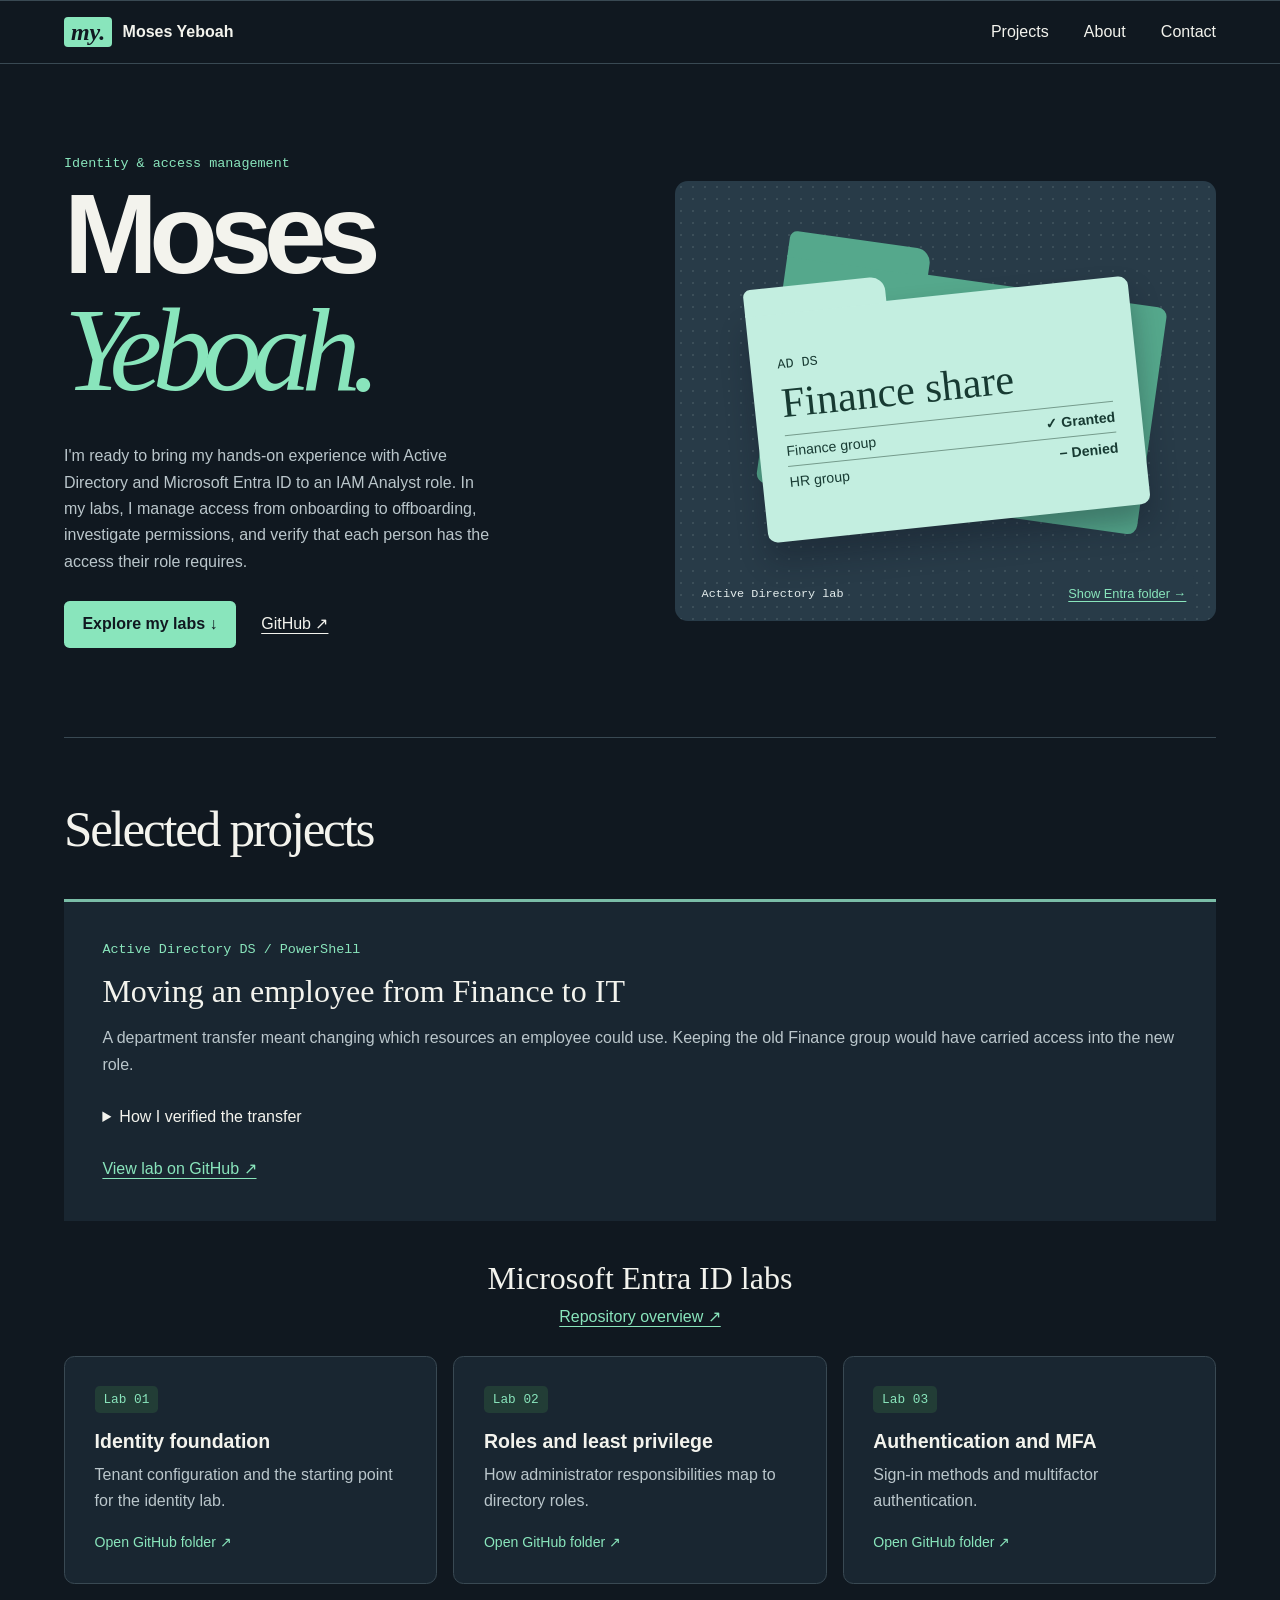
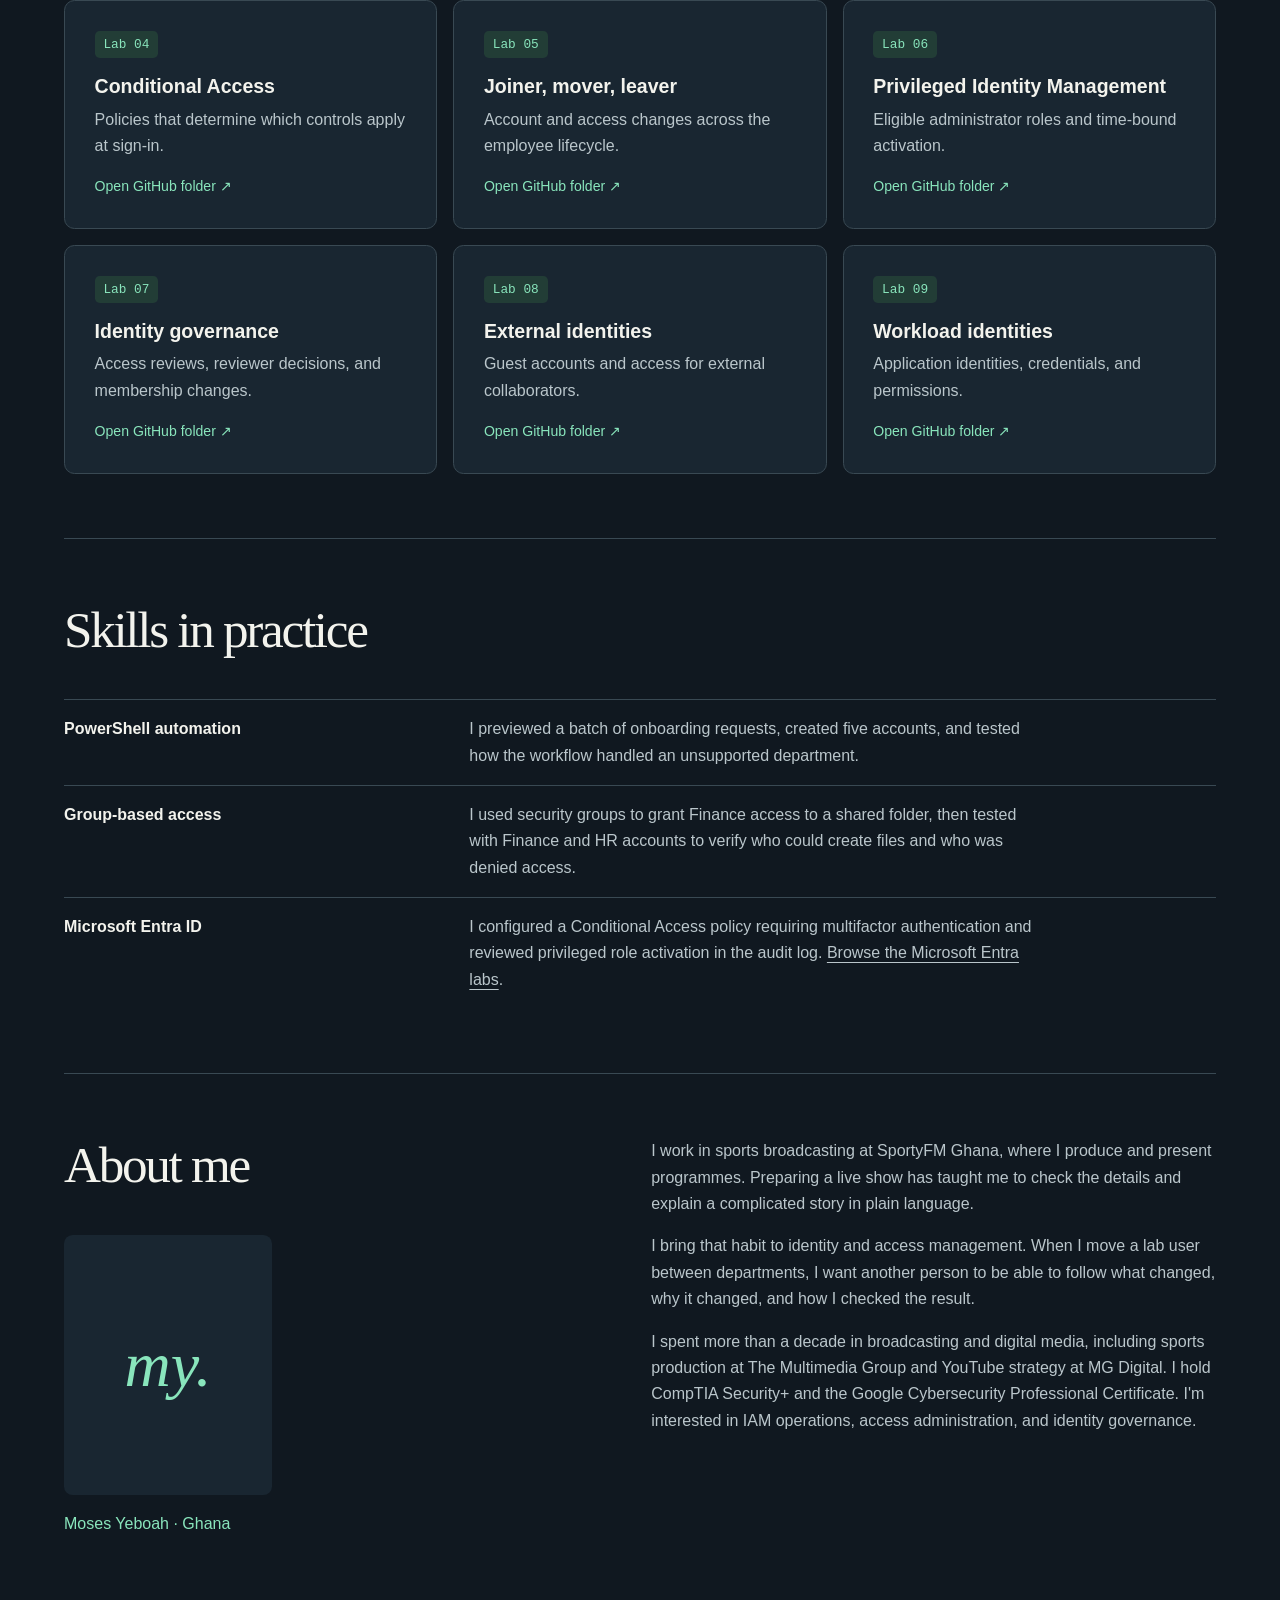
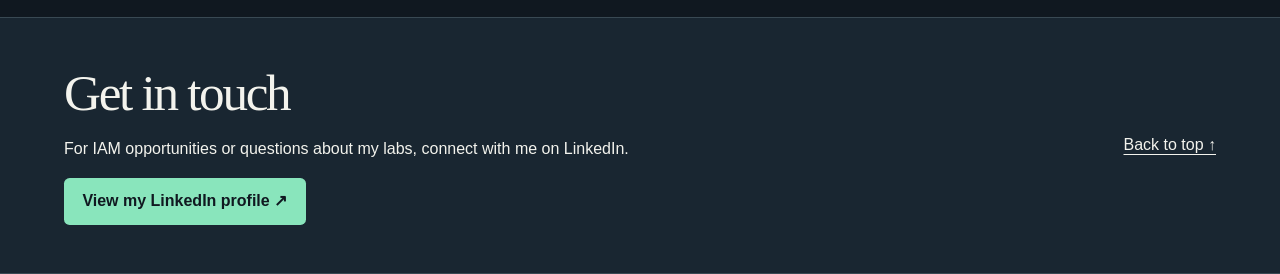
==== index.html @ d5e94b50 "Add IAM analyst portfolio and Entra lab gallery" ====
<!doctype html>
<html lang="en">
<head>
  <meta charset="utf-8">
  <meta name="viewport" content="width=device-width, initial-scale=1">
  <title>Moses Yeboah | Identity &amp; Access Management</title>
  <link rel="stylesheet" href="styles.css">
  <script src="portfolio.js" defer></script>
</head>
<body id="top">
  <header>
    <nav aria-label="Primary">
      <a class="brand" href="#top" aria-label="Moses Yeboah, home">
        <span class="mark" aria-hidden="true">my.</span>
        <span>Moses Yeboah</span>
      </a>
      <div class="nav-links">
        <a href="#work">Projects</a>
        <a href="#about">About</a>
        <a href="#contact">Contact</a>
      </div>
    </nav>
  </header>
  <main>
    <section class="hero" aria-labelledby="hero-title">
      <div>
        <p class="credential">Identity &amp; access management</p>
        <h1 id="hero-title">Moses<br><em>Yeboah.</em></h1>
        <p class="hero-copy">I'm ready to bring my hands-on experience with Active Directory and Microsoft Entra ID to an IAM Analyst role. In my labs, I manage access from onboarding to offboarding, investigate permissions, and verify that each person has the access their role requires.</p>
        <a class="work-link" href="#work">Explore my labs &darr;</a>
        <a class="secondary" href="https://github.com/mymosesyeboah">GitHub &nearr;</a>
      </div>
      <figure class="access-figure">
        <div class="folder folder-back" aria-hidden="true">
          <span class="folder-tab">Microsoft Entra ID</span>
          <p class="folder-name">Privileged access</p>
          <div class="access-row"><span>Role assignment</span><strong>Eligible</strong></div>
          <div class="access-row"><span>Activation</span><strong>Time-bound</strong></div>
        </div>
        <div class="folder folder-front">
          <span class="folder-tab">AD DS</span>
          <p class="folder-name">Finance share</p>
          <div class="access-row"><span>Finance group</span><strong>&#10003; Granted</strong></div>
          <div class="access-row"><span>HR group</span><strong>&minus; Denied</strong></div>
        </div>
        <figcaption aria-live="polite">Active Directory lab</figcaption>
        <button type="button" class="folder-switch" hidden>Show Entra folder &rarr;</button>
      </figure>
    </section>
    <section id="work" aria-labelledby="work-heading">
      <h2 id="work-heading">Selected projects</h2>
      <div class="case-grid">
        <article id="active-directory" class="case-card">
          <p class="platform">Active Directory DS / PowerShell</p>
          <h3>Moving an employee from Finance to IT</h3>
          <p>A department transfer meant changing which resources an employee could use. Keeping the old Finance group would have carried access into the new role.</p>
          <details>
            <summary>How I verified the transfer</summary>
            <p>I removed the Finance group membership, added the IT group, updated the department, and moved the account into the IT organizational unit. I checked both group memberships and the account location after the move.</p>
          </details>
          <a class="repo-link" href="https://github.com/mymosesyeboah/enterprise-active-directory-iam-lab">View lab on GitHub &nearr;</a>
        </article>
        <section id="entra" class="lab-gallery" aria-labelledby="gallery-title">
          <div class="gallery-heading">
            <h3 id="gallery-title">Microsoft Entra ID labs</h3>
            <a href="https://github.com/mymosesyeboah/enterprise-microsoft-entra-iam-lab">Repository overview &nearr;</a>
          </div>
          <ol class="lab-grid">
          <li><a class="lab-card" href="https://github.com/mymosesyeboah/enterprise-microsoft-entra-iam-lab/tree/main/01-identity-foundation">
            <span class="lab-number">Lab 01</span>
            <h4>Identity foundation</h4>
            <p>Tenant configuration and the starting point for the identity lab.</p>
            <span class="lab-action">Open GitHub folder &nearr;</span>
          </a></li>
          <li><a class="lab-card" href="https://github.com/mymosesyeboah/enterprise-microsoft-entra-iam-lab/tree/main/02-rbac-least-privilege">
            <span class="lab-number">Lab 02</span>
            <h4>Roles and least privilege</h4>
            <p>How administrator responsibilities map to directory roles.</p>
            <span class="lab-action">Open GitHub folder &nearr;</span>
          </a></li>
          <li><a class="lab-card" href="https://github.com/mymosesyeboah/enterprise-microsoft-entra-iam-lab/tree/main/03-authentication-mfa">
            <span class="lab-number">Lab 03</span>
            <h4>Authentication and MFA</h4>
            <p>Sign-in methods and multifactor authentication.</p>
            <span class="lab-action">Open GitHub folder &nearr;</span>
          </a></li>
          <li><a class="lab-card" href="https://github.com/mymosesyeboah/enterprise-microsoft-entra-iam-lab/tree/main/04-conditional-access">
            <span class="lab-number">Lab 04</span>
            <h4>Conditional Access</h4>
            <p>Policies that determine which controls apply at sign-in.</p>
            <span class="lab-action">Open GitHub folder &nearr;</span>
          </a></li>
          <li><a class="lab-card" href="https://github.com/mymosesyeboah/enterprise-microsoft-entra-iam-lab/tree/main/05-joiner-mover-leaver">
            <span class="lab-number">Lab 05</span>
            <h4>Joiner, mover, leaver</h4>
            <p>Account and access changes across the employee lifecycle.</p>
            <span class="lab-action">Open GitHub folder &nearr;</span>
          </a></li>
          <li><a class="lab-card" href="https://github.com/mymosesyeboah/enterprise-microsoft-entra-iam-lab/tree/main/06-pim">
            <span class="lab-number">Lab 06</span>
            <h4>Privileged Identity Management</h4>
            <p>Eligible administrator roles and time-bound activation.</p>
            <span class="lab-action">Open GitHub folder &nearr;</span>
          </a></li>
          <li><a class="lab-card" href="https://github.com/mymosesyeboah/enterprise-microsoft-entra-iam-lab/tree/main/07-identity-governance">
            <span class="lab-number">Lab 07</span>
            <h4>Identity governance</h4>
            <p>Access reviews, reviewer decisions, and membership changes.</p>
            <span class="lab-action">Open GitHub folder &nearr;</span>
          </a></li>
          <li><a class="lab-card" href="https://github.com/mymosesyeboah/enterprise-microsoft-entra-iam-lab/tree/main/08-external-identities">
            <span class="lab-number">Lab 08</span>
            <h4>External identities</h4>
            <p>Guest accounts and access for external collaborators.</p>
            <span class="lab-action">Open GitHub folder &nearr;</span>
          </a></li>
          <li><a class="lab-card" href="https://github.com/mymosesyeboah/enterprise-microsoft-entra-iam-lab/tree/main/09-workload-identities">
            <span class="lab-number">Lab 09</span>
            <h4>Workload identities</h4>
            <p>Application identities, credentials, and permissions.</p>
            <span class="lab-action">Open GitHub folder &nearr;</span>
          </a></li>
          </ol>
        </section>
      </div>
    </section>
    <section id="skills" class="skills" aria-labelledby="skills-title">
      <h2 id="skills-title">Skills in practice</h2>
      <dl class="skill-list">
        <div>
          <dt>PowerShell automation</dt>
          <dd>I previewed a batch of onboarding requests, created five accounts, and tested how the workflow handled an unsupported department.</dd>
        </div>
        <div>
          <dt>Group-based access</dt>
          <dd>I used security groups to grant Finance access to a shared folder, then tested with Finance and HR accounts to verify who could create files and who was denied access.</dd>
        </div>
        <div>
          <dt>Microsoft Entra ID</dt>
          <dd>I configured a Conditional Access policy requiring multifactor authentication and reviewed privileged role activation in the audit log. <a href="#entra">Browse the Microsoft Entra labs</a>.</dd>
        </div>
      </dl>
    </section>
    <section id="about" class="about" aria-labelledby="about-title">
      <div>
        <h2 id="about-title">About me</h2>
        <div class="portrait-slot" role="img" aria-label="Moses Yeboah"><span aria-hidden="true">my.</span></div>
        <p class="about-name">Moses Yeboah &middot; Ghana</p>
      </div>
      <div class="about-story">
        <p>I work in sports broadcasting at SportyFM Ghana, where I produce and present programmes. Preparing a live show has taught me to check the details and explain a complicated story in plain language.</p>
        <p>I bring that habit to identity and access management. When I move a lab user between departments, I want another person to be able to follow what changed, why it changed, and how I checked the result.</p>
        <p>I spent more than a decade in broadcasting and digital media, including sports production at The Multimedia Group and YouTube strategy at MG Digital. I hold CompTIA Security+ and the Google Cybersecurity Professional Certificate. I'm interested in IAM operations, access administration, and identity governance.</p>
      </div>
    </section>
  </main>
  <footer id="contact" class="site-footer" aria-labelledby="contact-title">
    <div class="footer-inner">
      <div>
        <h2 id="contact-title">Get in touch</h2>
        <p>For IAM opportunities or questions about my labs, connect with me on LinkedIn.</p>
        <a class="contact-link" href="https://www.linkedin.com/in/moses-yeboah/">View my LinkedIn profile <span aria-hidden="true">&nearr;</span></a>
      </div>
      <a class="back-top" href="#top">Back to top <span aria-hidden="true">&uarr;</span></a>
    </div>
  </footer>
</body>
</html>
---- styles.css ----
:root {
  color-scheme: dark;
  --base: #101820;
  --panel: #192631;
  --text: #f3f3ed;
  --muted: #bac6cb;
  --line: #394953;
  --green: #89e5bc;
}
* { box-sizing: border-box; }
html { scroll-behavior: smooth; }
body { margin: 0; background: var(--base); color: var(--text); font: 1rem/1.65 "Segoe UI", sans-serif; }
header, footer { border-block: 1px solid var(--line); }
nav, main, .footer-inner { width: min(90%, 74rem); margin-inline: auto; }
nav, .brand, .nav-links, .footer-inner { display: flex; align-items: center; }
nav, .footer-inner { justify-content: space-between; gap: 1rem; }
nav { padding-block: 1rem; }
.brand { gap: .65rem; font-weight: 650; }
.mark { background: var(--green); color: var(--base); padding: .1rem .43rem; border-radius: .25rem; font: italic bold 1.5rem Georgia, serif; }
.nav-links { gap: clamp(.65rem, 3vw, 2.2rem); }
a { color: inherit; text-underline-offset: .24em; transition: color .18s, background-color .18s; }
nav a { text-decoration: none; }
a:hover, summary:hover { color: var(--green); }
:focus-visible { outline: 2px solid var(--green); outline-offset: 4px; }
.hero { display: grid; grid-template-columns: 1fr 1fr; gap: 6%; align-items: center; padding-block: clamp(3rem, 7vw, 6rem); }
.credential, .platform, .folder-tab, .access-figure figcaption { font: .84rem/1.5 ui-monospace, Consolas, monospace; }
.credential, .platform { color: var(--green); }
h1, h2, h3, p { margin-top: 0; }
h1 { font: 600 clamp(4.4rem, 8.8vw, 8rem)/.85 "Segoe UI", sans-serif; letter-spacing: -.075em; margin-bottom: 1.5rem; }
h1 em { font: italic 1.05em Georgia, serif; letter-spacing: -.08em; color: var(--green); }
.hero-copy { max-width: 48ch; color: var(--muted); margin-bottom: 1.6rem; }
.work-link, .contact-link { display: inline-block; padding: .65rem 1.15rem; border-radius: .35rem; background: var(--green); color: var(--base); font-weight: 650; text-decoration: none; }
.work-link:hover, .contact-link:hover { background: #b3f6d8; color: var(--base); }
.secondary { margin-left: 1.3rem; }
.access-figure { position: relative; isolation: isolate; margin: 0; aspect-ratio: 1.23; overflow: hidden; border-radius: .8rem; background-color: #283b48; background-image: radial-gradient(#697c824d 1px, transparent 1px); background-size: 12px 12px; }
.folder { position: absolute; left: 15%; width: 71%; height: 52%; top: 26%; border-radius: 0 .6rem .6rem .6rem; }
.folder::before { content: ""; position: absolute; width: 37%; height: 12%; bottom: 99%; left: 0; background: inherit; border-radius: .45rem .9rem 0 0; }
.folder-back { background: #55a88c; transform: rotate(8deg) translate(3%, -7%); }
.folder-front { transform: rotate(-6deg); background: #c3eee0; color: #173a32; box-shadow: 0 1.1rem 1.8rem #0c141e52; padding: 4% 5%; display: flex; flex-direction: column; justify-content: center; }
.folder-name { font: clamp(1.5rem,3.3vw,3rem)/1 Georgia,serif; margin: .4rem 0 .7rem; }
.access-row { display: flex; justify-content: space-between; gap: .3rem; padding-block: .22rem; border-top: 1px solid #759b8c; font-size: clamp(.68rem,1.1vw,.94rem); }
.access-figure figcaption { position: absolute; bottom: 4%; inset-inline: 5%; font-size: .74rem; color: #e3ecec; }
main > section + section { border-top: 1px solid var(--line); padding-block: clamp(2.5rem,5vw,4.5rem); }
h2 { font: 500 clamp(2.2rem,4vw,3.8rem)/1.05 Georgia,serif; letter-spacing: -.045em; }
.case-grid, .about { display: grid; grid-template-columns: repeat(2,minmax(0,1fr)); gap: 1.4rem; }
.case-card { background: var(--panel); border-top: 3px solid #7abda7; padding: clamp(1.3rem,3vw,2.4rem); }
.case-card + .case-card { border-color: #8eadd3; }
h3 { font: 500 clamp(1.6rem,2.5vw,2.3rem)/1.12 Georgia,serif; margin-bottom: 1rem; }
.case-card p:not(.platform), dd, .about-story { color: var(--muted); }
summary { cursor: pointer; padding-block: .6rem; }
.repo-link { display: inline-block; margin-top: 1rem; color: var(--green); }
.skill-list { margin-bottom: 0; }
.skill-list > div { display: grid; grid-template-columns: 1fr 2fr; gap: 2rem; border-top: 1px solid var(--line); padding-block: 1rem; }
dt { font-weight: 650; }
dd { margin: 0; max-width: 65ch; }
.about-name { color: var(--green); }
.footer-inner { padding-block: 3rem; flex-wrap: wrap; }
.site-footer { background: var(--panel); }
.site-footer h2 { margin-bottom: 1rem; }
@media (max-width: 44rem) {
  .hero, .case-grid, .about, .skill-list > div { grid-template-columns: 1fr; }
  .hero { gap: 2rem; }
  .access-figure { width: min(100%,30rem); }
  .skill-list > div { gap: .25rem; }
  nav { flex-wrap: wrap; }
}
@media (prefers-reduced-motion: reduce) {
  html { scroll-behavior: auto; }
  a { transition: none; }
}

.folder-back {
  color: #102d24;
  padding: 4% 5%;
  display: flex;
  flex-direction: column;
  justify-content: center;
}
.folder { transition: transform .4s ease; }
.folder-front, .show-entra .folder-back { z-index: 1; }
.show-entra .folder-front { z-index: 0; transform: rotate(8deg) translate(3%, -7%); }
.show-entra .folder-back { transform: rotate(-6deg); }
.folder-switch {
  position: absolute; z-index: 2; bottom: 2%; right: 4%;
  padding: .5rem; border: 0; border-radius: .25rem;
  font: inherit; font-size: .8rem; text-decoration: underline;
  text-underline-offset: .22em; color: var(--green); background: #283b48; cursor: pointer;
}
.access-figure figcaption { right: auto; }
.portrait-slot {
  display: grid; place-items: center; width: min(13rem, 100%); aspect-ratio: 4 / 5;
  border-radius: .55rem; overflow: hidden; background: var(--panel);
  color: var(--green); font: italic 4rem Georgia, serif; margin-bottom: 1rem;
}
.portrait-slot img { width: 100%; height: 100%; object-fit: cover; object-position: center 35%; }
@media (prefers-reduced-motion: reduce) { .folder { transition: none; } }

/* Each entry links to one numbered repository folder. */
.case-grid { grid-template-columns: 1fr; gap: 2.5rem; }
.gallery-heading { text-align: center; margin-bottom: 1.6rem; }
.gallery-heading h3 { margin-bottom: .45rem; }
.gallery-heading a, .lab-action { color: var(--green); }
.lab-grid {
  list-style: none; padding: 0; margin: 0;
  display: grid; grid-template-columns: repeat(3, minmax(0, 1fr)); gap: 1rem;
}
.lab-card {
  display: flex; flex-direction: column; align-items: start;
  height: 100%; padding: clamp(1.15rem, 2.4vw, 1.85rem);
  background: var(--panel); border: 1px solid var(--line); border-radius: .65rem;
  text-decoration: none; transition: transform .18s ease, border-color .18s ease;
}
.lab-card:hover, .lab-card:focus-visible { color: var(--text); border-color: var(--green); transform: translateY(-2px); }
.lab-number { font: .8rem/1.5 Consolas, monospace; color: var(--green); background: #223d36; padding: .25rem .55rem; border-radius: .3rem; }
.lab-card h4 { margin: 1rem 0 .5rem; font-size: 1.22rem; line-height: 1.25; }
.lab-card p { color: var(--muted); }
.lab-action { margin-top: auto; font-size: .88rem; }
@media (max-width: 60rem) { .lab-grid { grid-template-columns: repeat(2,minmax(0,1fr)); } }
@media (max-width: 38rem) { .lab-grid { grid-template-columns: 1fr; } }
@media (prefers-reduced-motion: reduce) { .lab-card { transition: none; } .lab-card:hover, .lab-card:focus-visible { transform: none; } }
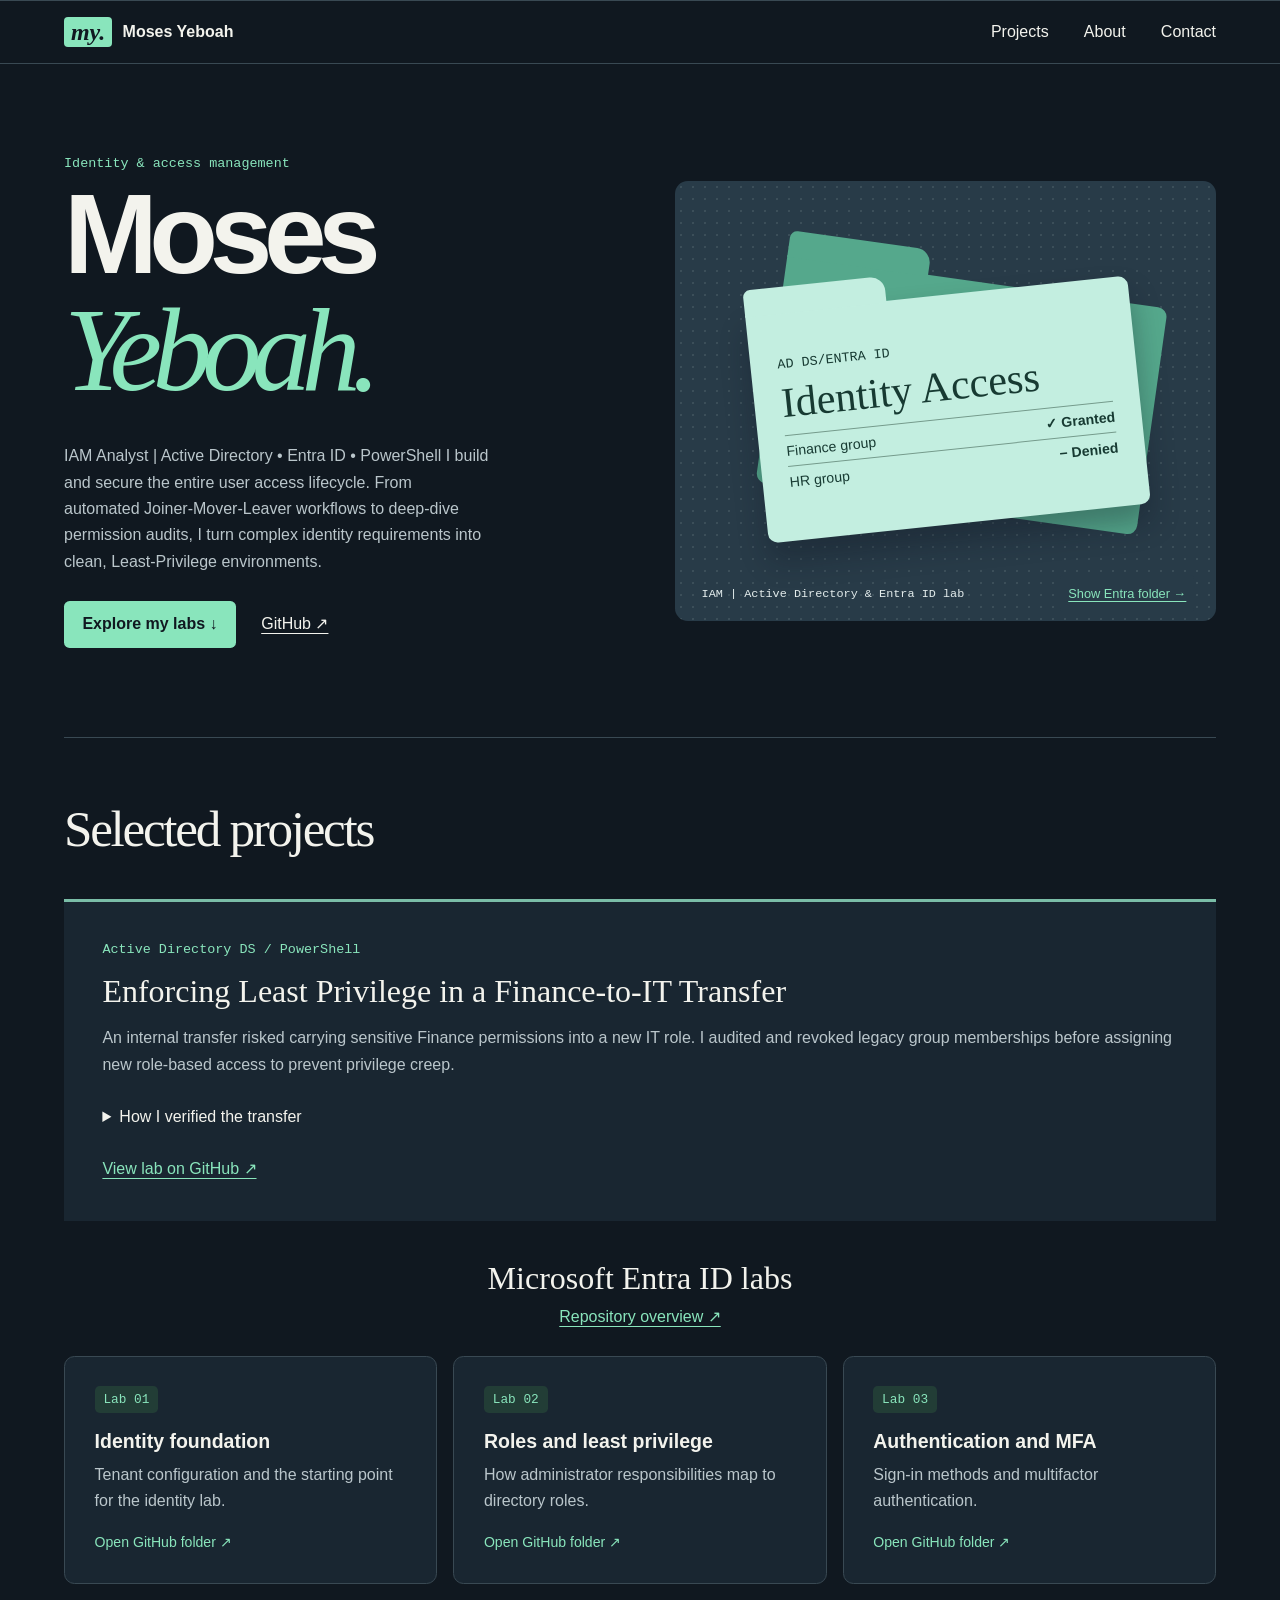
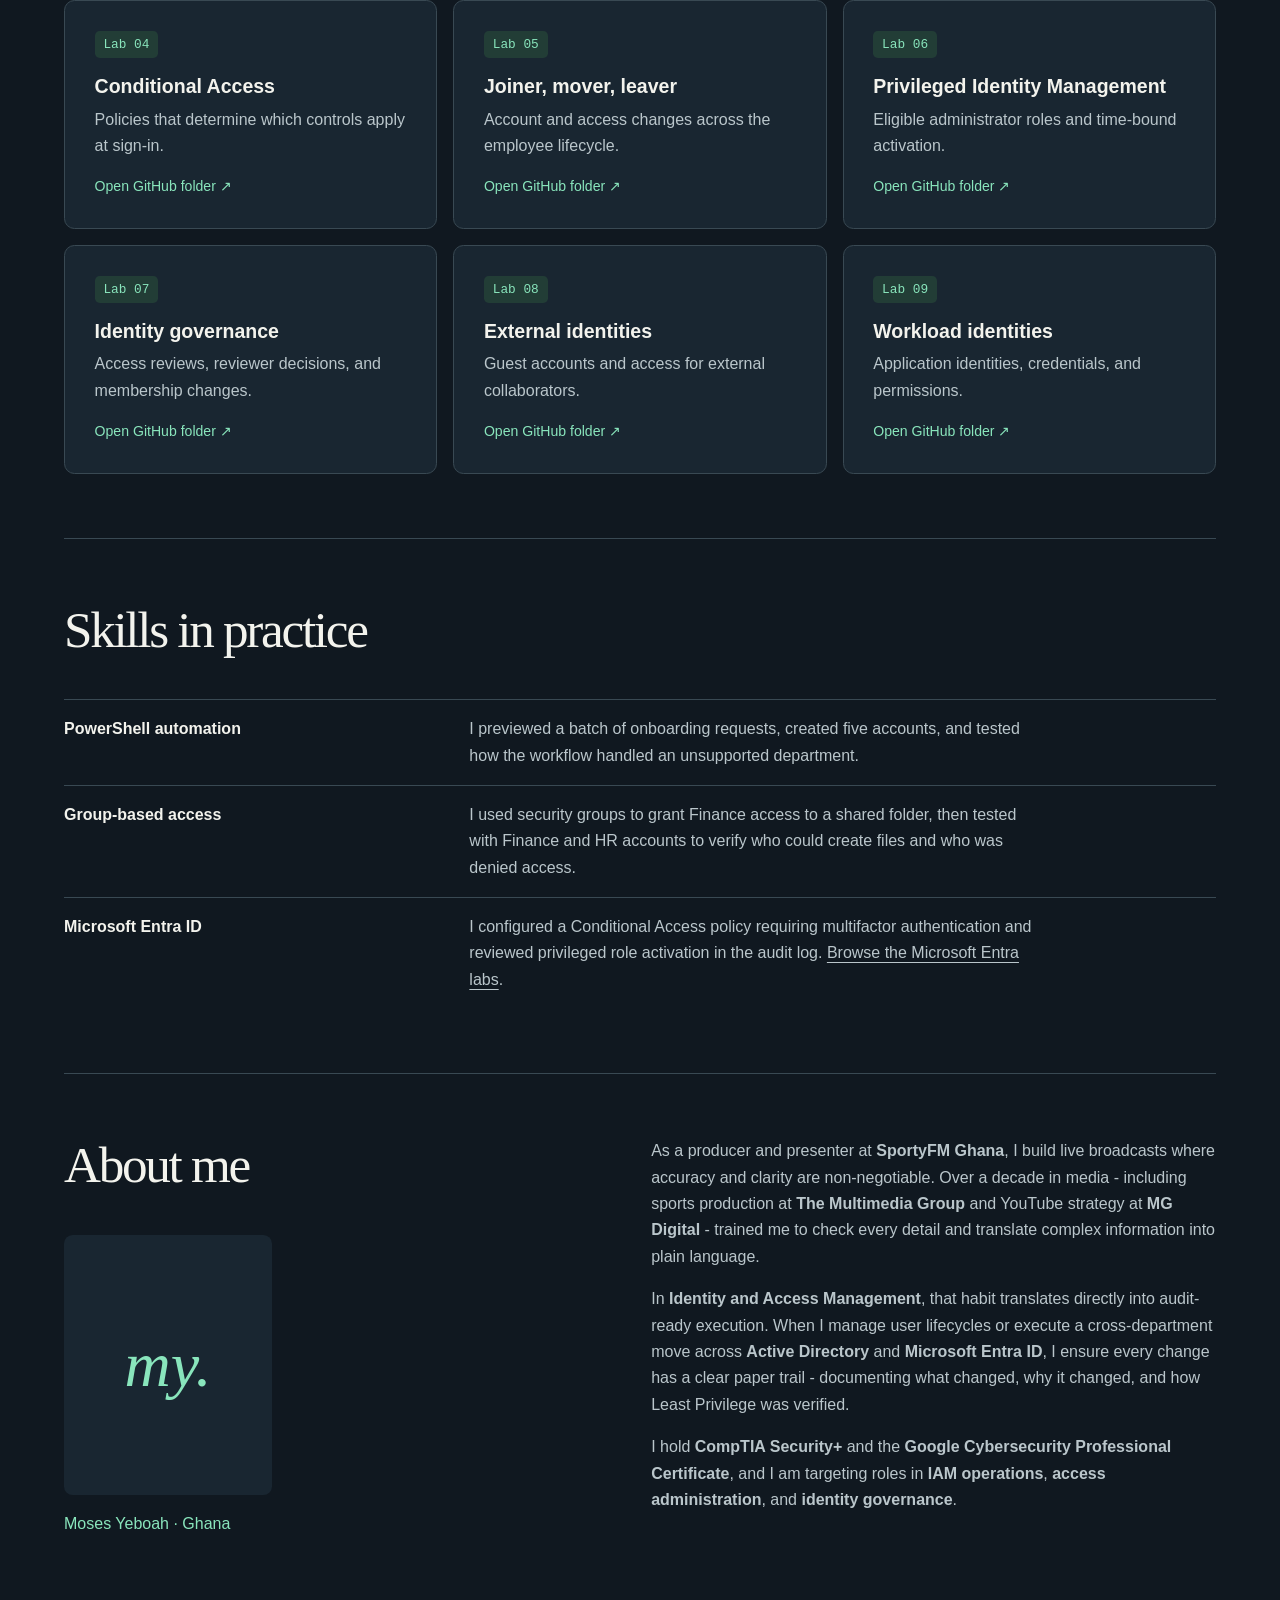
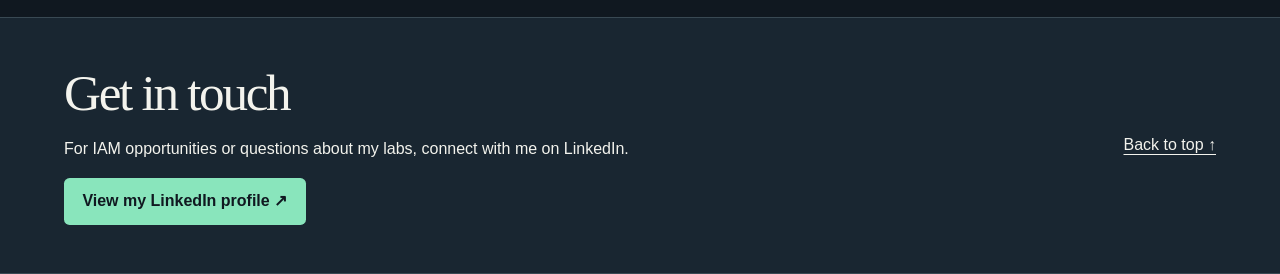
==== commit 0717b46a: "Update portfolio introduction" ====
--- a/index.html
+++ b/index.html
@@ -1,170 +1,307 @@
 <!doctype html>
 <html lang="en">
-<head>
-  <meta charset="utf-8">
-  <meta name="viewport" content="width=device-width, initial-scale=1">
-  <title>Moses Yeboah | Identity &amp; Access Management</title>
-  <link rel="stylesheet" href="styles.css">
-  <script src="portfolio.js" defer></script>
-</head>
-<body id="top">
-  <header>
-    <nav aria-label="Primary">
-      <a class="brand" href="#top" aria-label="Moses Yeboah, home">
-        <span class="mark" aria-hidden="true">my.</span>
-        <span>Moses Yeboah</span>
-      </a>
-      <div class="nav-links">
-        <a href="#work">Projects</a>
-        <a href="#about">About</a>
-        <a href="#contact">Contact</a>
+  <head>
+    <meta charset="utf-8" />
+    <meta name="viewport" content="width=device-width, initial-scale=1" />
+    <title>Moses Yeboah | Identity &amp; Access Management</title>
+    <link rel="stylesheet" href="styles.css" />
+    <script src="portfolio.js" defer></script>
+  </head>
+  <body id="top">
+    <header>
+      <nav aria-label="Primary">
+        <a class="brand" href="#top" aria-label="Moses Yeboah, home">
+          <span class="mark" aria-hidden="true">my.</span>
+          <span>Moses Yeboah</span>
+        </a>
+        <div class="nav-links">
+          <a href="#work">Projects</a>
+          <a href="#about">About</a>
+          <a href="#contact">Contact</a>
+        </div>
+      </nav>
+    </header>
+    <main>
+      <section class="hero" aria-labelledby="hero-title">
+        <div>
+          <p class="credential">Identity &amp; access management</p>
+          <h1 id="hero-title">Moses<br /><em>Yeboah.</em></h1>
+          <p class="hero-copy">
+            IAM Analyst | Active Directory • Entra ID • PowerShell I build and
+            secure the entire user access lifecycle. From automated
+            Joiner-Mover-Leaver workflows to deep-dive permission audits, I turn
+            complex identity requirements into clean, Least-Privilege
+            environments.
+          </p>
+          <a class="work-link" href="#work">Explore my labs &darr;</a>
+          <a class="secondary" href="https://github.com/mymosesyeboah"
+            >GitHub &nearr;</a
+          >
+        </div>
+        <figure class="access-figure">
+          <div class="folder folder-back" aria-hidden="true">
+            <span class="folder-tab">Microsoft Entra ID</span>
+            <p class="folder-name">Privileged access</p>
+            <div class="access-row">
+              <span>Role assignment</span><strong>Eligible</strong>
+            </div>
+            <div class="access-row">
+              <span>Activation</span><strong>Time-bound</strong>
+            </div>
+          </div>
+          <div class="folder folder-front">
+            <span class="folder-tab">AD DS/ENTRA ID</span>
+            <p class="folder-name">Identity Access</p>
+            <div class="access-row">
+              <span>Finance group</span><strong>&#10003; Granted</strong>
+            </div>
+            <div class="access-row">
+              <span>HR group</span><strong>&minus; Denied</strong>
+            </div>
+          </div>
+          <figcaption aria-live="polite">
+            IAM | Active Directory & Entra ID lab
+          </figcaption>
+          <button type="button" class="folder-switch" hidden>
+            Show Entra folder &rarr;
+          </button>
+        </figure>
+      </section>
+      <section id="work" aria-labelledby="work-heading">
+        <h2 id="work-heading">Selected projects</h2>
+        <div class="case-grid">
+          <article id="active-directory" class="case-card">
+            <p class="platform">Active Directory DS / PowerShell</p>
+            <h3>Enforcing Least Privilege in a Finance-to-IT Transfer</h3>
+            <p>
+              An internal transfer risked carrying sensitive Finance permissions
+              into a new IT role. I audited and revoked legacy group memberships
+              before assigning new role-based access to prevent privilege creep.
+            </p>
+            <details>
+              <summary>How I verified the transfer</summary>
+              <p>
+                I removed the Finance group membership, added the IT group,
+                updated the department, and moved the account into the IT
+                organizational unit. I checked both group memberships and the
+                account location after the move.
+              </p>
+            </details>
+            <a
+              class="repo-link"
+              href="https://github.com/mymosesyeboah/enterprise-active-directory-iam-lab"
+              >View lab on GitHub &nearr;</a
+            >
+          </article>
+          <section
+            id="entra"
+            class="lab-gallery"
+            aria-labelledby="gallery-title"
+          >
+            <div class="gallery-heading">
+              <h3 id="gallery-title">Microsoft Entra ID labs</h3>
+              <a
+                href="https://github.com/mymosesyeboah/enterprise-microsoft-entra-iam-lab"
+                >Repository overview &nearr;</a
+              >
+            </div>
+            <ol class="lab-grid">
+              <li>
+                <a
+                  class="lab-card"
+                  href="https://github.com/mymosesyeboah/enterprise-microsoft-entra-iam-lab/tree/main/01-identity-foundation"
+                >
+                  <span class="lab-number">Lab 01</span>
+                  <h4>Identity foundation</h4>
+                  <p>
+                    Tenant configuration and the starting point for the identity
+                    lab.
+                  </p>
+                  <span class="lab-action">Open GitHub folder &nearr;</span>
+                </a>
+              </li>
+              <li>
+                <a
+                  class="lab-card"
+                  href="https://github.com/mymosesyeboah/enterprise-microsoft-entra-iam-lab/tree/main/02-rbac-least-privilege"
+                >
+                  <span class="lab-number">Lab 02</span>
+                  <h4>Roles and least privilege</h4>
+                  <p>
+                    How administrator responsibilities map to directory roles.
+                  </p>
+                  <span class="lab-action">Open GitHub folder &nearr;</span>
+                </a>
+              </li>
+              <li>
+                <a
+                  class="lab-card"
+                  href="https://github.com/mymosesyeboah/enterprise-microsoft-entra-iam-lab/tree/main/03-authentication-mfa"
+                >
+                  <span class="lab-number">Lab 03</span>
+                  <h4>Authentication and MFA</h4>
+                  <p>Sign-in methods and multifactor authentication.</p>
+                  <span class="lab-action">Open GitHub folder &nearr;</span>
+                </a>
+              </li>
+              <li>
+                <a
+                  class="lab-card"
+                  href="https://github.com/mymosesyeboah/enterprise-microsoft-entra-iam-lab/tree/main/04-conditional-access"
+                >
+                  <span class="lab-number">Lab 04</span>
+                  <h4>Conditional Access</h4>
+                  <p>
+                    Policies that determine which controls apply at sign-in.
+                  </p>
+                  <span class="lab-action">Open GitHub folder &nearr;</span>
+                </a>
+              </li>
+              <li>
+                <a
+                  class="lab-card"
+                  href="https://github.com/mymosesyeboah/enterprise-microsoft-entra-iam-lab/tree/main/05-joiner-mover-leaver"
+                >
+                  <span class="lab-number">Lab 05</span>
+                  <h4>Joiner, mover, leaver</h4>
+                  <p>
+                    Account and access changes across the employee lifecycle.
+                  </p>
+                  <span class="lab-action">Open GitHub folder &nearr;</span>
+                </a>
+              </li>
+              <li>
+                <a
+                  class="lab-card"
+                  href="https://github.com/mymosesyeboah/enterprise-microsoft-entra-iam-lab/tree/main/06-pim"
+                >
+                  <span class="lab-number">Lab 06</span>
+                  <h4>Privileged Identity Management</h4>
+                  <p>Eligible administrator roles and time-bound activation.</p>
+                  <span class="lab-action">Open GitHub folder &nearr;</span>
+                </a>
+              </li>
+              <li>
+                <a
+                  class="lab-card"
+                  href="https://github.com/mymosesyeboah/enterprise-microsoft-entra-iam-lab/tree/main/07-identity-governance"
+                >
+                  <span class="lab-number">Lab 07</span>
+                  <h4>Identity governance</h4>
+                  <p>
+                    Access reviews, reviewer decisions, and membership changes.
+                  </p>
+                  <span class="lab-action">Open GitHub folder &nearr;</span>
+                </a>
+              </li>
+              <li>
+                <a
+                  class="lab-card"
+                  href="https://github.com/mymosesyeboah/enterprise-microsoft-entra-iam-lab/tree/main/08-external-identities"
+                >
+                  <span class="lab-number">Lab 08</span>
+                  <h4>External identities</h4>
+                  <p>Guest accounts and access for external collaborators.</p>
+                  <span class="lab-action">Open GitHub folder &nearr;</span>
+                </a>
+              </li>
+              <li>
+                <a
+                  class="lab-card"
+                  href="https://github.com/mymosesyeboah/enterprise-microsoft-entra-iam-lab/tree/main/09-workload-identities"
+                >
+                  <span class="lab-number">Lab 09</span>
+                  <h4>Workload identities</h4>
+                  <p>Application identities, credentials, and permissions.</p>
+                  <span class="lab-action">Open GitHub folder &nearr;</span>
+                </a>
+              </li>
+            </ol>
+          </section>
+        </div>
+      </section>
+      <section id="skills" class="skills" aria-labelledby="skills-title">
+        <h2 id="skills-title">Skills in practice</h2>
+        <dl class="skill-list">
+          <div>
+            <dt>PowerShell automation</dt>
+            <dd>
+              I previewed a batch of onboarding requests, created five accounts,
+              and tested how the workflow handled an unsupported department.
+            </dd>
+          </div>
+          <div>
+            <dt>Group-based access</dt>
+            <dd>
+              I used security groups to grant Finance access to a shared folder,
+              then tested with Finance and HR accounts to verify who could
+              create files and who was denied access.
+            </dd>
+          </div>
+          <div>
+            <dt>Microsoft Entra ID</dt>
+            <dd>
+              I configured a Conditional Access policy requiring multifactor
+              authentication and reviewed privileged role activation in the
+              audit log. <a href="#entra">Browse the Microsoft Entra labs</a>.
+            </dd>
+          </div>
+        </dl>
+      </section>
+      <section id="about" class="about" aria-labelledby="about-title">
+        <div>
+          <h2 id="about-title">About me</h2>
+          <div class="portrait-slot" role="img" aria-label="Moses Yeboah">
+            <span aria-hidden="true">my.</span>
+          </div>
+          <p class="about-name">Moses Yeboah &middot; Ghana</p>
+        </div>
+        <div class="about-story">
+          <p>
+            As a producer and presenter at <strong>SportyFM Ghana</strong>, I
+            build live broadcasts where accuracy and clarity are non-negotiable.
+            Over a decade in media - including sports production at
+            <strong>The Multimedia Group</strong> and YouTube strategy at
+            <strong>MG Digital</strong> - trained me to check every detail and
+            translate complex information into plain language.
+          </p>
+          <p>
+            In <strong>Identity and Access Management</strong>, that habit
+            translates directly into audit-ready execution. When I manage user
+            lifecycles or execute a cross-department move across
+            <strong>Active Directory</strong> and
+            <strong>Microsoft Entra ID</strong>, I ensure every change has a
+            clear paper trail - documenting what changed, why it changed, and
+            how Least Privilege was verified.
+          </p>
+          <p>
+            I hold <strong>CompTIA Security+</strong> and the
+            <strong>Google Cybersecurity Professional Certificate</strong>, and
+            I am targeting roles in <strong>IAM operations</strong>,
+            <strong>access administration</strong>, and
+            <strong>identity governance</strong>.
+          </p>
+        </div>
+      </section>
+    </main>
+    <footer id="contact" class="site-footer" aria-labelledby="contact-title">
+      <div class="footer-inner">
+        <div>
+          <h2 id="contact-title">Get in touch</h2>
+          <p>
+            For IAM opportunities or questions about my labs, connect with me on
+            LinkedIn.
+          </p>
+          <a
+            class="contact-link"
+            href="https://www.linkedin.com/in/moses-yeboah/"
+            >View my LinkedIn profile <span aria-hidden="true">&nearr;</span></a
+          >
+        </div>
+        <a class="back-top" href="#top"
+          >Back to top <span aria-hidden="true">&uarr;</span></a
+        >
       </div>
-    </nav>
-  </header>
-  <main>
-    <section class="hero" aria-labelledby="hero-title">
-      <div>
-        <p class="credential">Identity &amp; access management</p>
-        <h1 id="hero-title">Moses<br><em>Yeboah.</em></h1>
-        <p class="hero-copy">I'm ready to bring my hands-on experience with Active Directory and Microsoft Entra ID to an IAM Analyst role. In my labs, I manage access from onboarding to offboarding, investigate permissions, and verify that each person has the access their role requires.</p>
-        <a class="work-link" href="#work">Explore my labs &darr;</a>
-        <a class="secondary" href="https://github.com/mymosesyeboah">GitHub &nearr;</a>
-      </div>
-      <figure class="access-figure">
-        <div class="folder folder-back" aria-hidden="true">
-          <span class="folder-tab">Microsoft Entra ID</span>
-          <p class="folder-name">Privileged access</p>
-          <div class="access-row"><span>Role assignment</span><strong>Eligible</strong></div>
-          <div class="access-row"><span>Activation</span><strong>Time-bound</strong></div>
-        </div>
-        <div class="folder folder-front">
-          <span class="folder-tab">AD DS</span>
-          <p class="folder-name">Finance share</p>
-          <div class="access-row"><span>Finance group</span><strong>&#10003; Granted</strong></div>
-          <div class="access-row"><span>HR group</span><strong>&minus; Denied</strong></div>
-        </div>
-        <figcaption aria-live="polite">Active Directory lab</figcaption>
-        <button type="button" class="folder-switch" hidden>Show Entra folder &rarr;</button>
-      </figure>
-    </section>
-    <section id="work" aria-labelledby="work-heading">
-      <h2 id="work-heading">Selected projects</h2>
-      <div class="case-grid">
-        <article id="active-directory" class="case-card">
-          <p class="platform">Active Directory DS / PowerShell</p>
-          <h3>Moving an employee from Finance to IT</h3>
-          <p>A department transfer meant changing which resources an employee could use. Keeping the old Finance group would have carried access into the new role.</p>
-          <details>
-            <summary>How I verified the transfer</summary>
-            <p>I removed the Finance group membership, added the IT group, updated the department, and moved the account into the IT organizational unit. I checked both group memberships and the account location after the move.</p>
-          </details>
-          <a class="repo-link" href="https://github.com/mymosesyeboah/enterprise-active-directory-iam-lab">View lab on GitHub &nearr;</a>
-        </article>
-        <section id="entra" class="lab-gallery" aria-labelledby="gallery-title">
-          <div class="gallery-heading">
-            <h3 id="gallery-title">Microsoft Entra ID labs</h3>
-            <a href="https://github.com/mymosesyeboah/enterprise-microsoft-entra-iam-lab">Repository overview &nearr;</a>
-          </div>
-          <ol class="lab-grid">
-          <li><a class="lab-card" href="https://github.com/mymosesyeboah/enterprise-microsoft-entra-iam-lab/tree/main/01-identity-foundation">
-            <span class="lab-number">Lab 01</span>
-            <h4>Identity foundation</h4>
-            <p>Tenant configuration and the starting point for the identity lab.</p>
-            <span class="lab-action">Open GitHub folder &nearr;</span>
-          </a></li>
-          <li><a class="lab-card" href="https://github.com/mymosesyeboah/enterprise-microsoft-entra-iam-lab/tree/main/02-rbac-least-privilege">
-            <span class="lab-number">Lab 02</span>
-            <h4>Roles and least privilege</h4>
-            <p>How administrator responsibilities map to directory roles.</p>
-            <span class="lab-action">Open GitHub folder &nearr;</span>
-          </a></li>
-          <li><a class="lab-card" href="https://github.com/mymosesyeboah/enterprise-microsoft-entra-iam-lab/tree/main/03-authentication-mfa">
-            <span class="lab-number">Lab 03</span>
-            <h4>Authentication and MFA</h4>
-            <p>Sign-in methods and multifactor authentication.</p>
-            <span class="lab-action">Open GitHub folder &nearr;</span>
-          </a></li>
-          <li><a class="lab-card" href="https://github.com/mymosesyeboah/enterprise-microsoft-entra-iam-lab/tree/main/04-conditional-access">
-            <span class="lab-number">Lab 04</span>
-            <h4>Conditional Access</h4>
-            <p>Policies that determine which controls apply at sign-in.</p>
-            <span class="lab-action">Open GitHub folder &nearr;</span>
-          </a></li>
-          <li><a class="lab-card" href="https://github.com/mymosesyeboah/enterprise-microsoft-entra-iam-lab/tree/main/05-joiner-mover-leaver">
-            <span class="lab-number">Lab 05</span>
-            <h4>Joiner, mover, leaver</h4>
-            <p>Account and access changes across the employee lifecycle.</p>
-            <span class="lab-action">Open GitHub folder &nearr;</span>
-          </a></li>
-          <li><a class="lab-card" href="https://github.com/mymosesyeboah/enterprise-microsoft-entra-iam-lab/tree/main/06-pim">
-            <span class="lab-number">Lab 06</span>
-            <h4>Privileged Identity Management</h4>
-            <p>Eligible administrator roles and time-bound activation.</p>
-            <span class="lab-action">Open GitHub folder &nearr;</span>
-          </a></li>
-          <li><a class="lab-card" href="https://github.com/mymosesyeboah/enterprise-microsoft-entra-iam-lab/tree/main/07-identity-governance">
-            <span class="lab-number">Lab 07</span>
-            <h4>Identity governance</h4>
-            <p>Access reviews, reviewer decisions, and membership changes.</p>
-            <span class="lab-action">Open GitHub folder &nearr;</span>
-          </a></li>
-          <li><a class="lab-card" href="https://github.com/mymosesyeboah/enterprise-microsoft-entra-iam-lab/tree/main/08-external-identities">
-            <span class="lab-number">Lab 08</span>
-            <h4>External identities</h4>
-            <p>Guest accounts and access for external collaborators.</p>
-            <span class="lab-action">Open GitHub folder &nearr;</span>
-          </a></li>
-          <li><a class="lab-card" href="https://github.com/mymosesyeboah/enterprise-microsoft-entra-iam-lab/tree/main/09-workload-identities">
-            <span class="lab-number">Lab 09</span>
-            <h4>Workload identities</h4>
-            <p>Application identities, credentials, and permissions.</p>
-            <span class="lab-action">Open GitHub folder &nearr;</span>
-          </a></li>
-          </ol>
-        </section>
-      </div>
-    </section>
-    <section id="skills" class="skills" aria-labelledby="skills-title">
-      <h2 id="skills-title">Skills in practice</h2>
-      <dl class="skill-list">
-        <div>
-          <dt>PowerShell automation</dt>
-          <dd>I previewed a batch of onboarding requests, created five accounts, and tested how the workflow handled an unsupported department.</dd>
-        </div>
-        <div>
-          <dt>Group-based access</dt>
-          <dd>I used security groups to grant Finance access to a shared folder, then tested with Finance and HR accounts to verify who could create files and who was denied access.</dd>
-        </div>
-        <div>
-          <dt>Microsoft Entra ID</dt>
-          <dd>I configured a Conditional Access policy requiring multifactor authentication and reviewed privileged role activation in the audit log. <a href="#entra">Browse the Microsoft Entra labs</a>.</dd>
-        </div>
-      </dl>
-    </section>
-    <section id="about" class="about" aria-labelledby="about-title">
-      <div>
-        <h2 id="about-title">About me</h2>
-        <div class="portrait-slot" role="img" aria-label="Moses Yeboah"><span aria-hidden="true">my.</span></div>
-        <p class="about-name">Moses Yeboah &middot; Ghana</p>
-      </div>
-      <div class="about-story">
-        <p>I work in sports broadcasting at SportyFM Ghana, where I produce and present programmes. Preparing a live show has taught me to check the details and explain a complicated story in plain language.</p>
-        <p>I bring that habit to identity and access management. When I move a lab user between departments, I want another person to be able to follow what changed, why it changed, and how I checked the result.</p>
-        <p>I spent more than a decade in broadcasting and digital media, including sports production at The Multimedia Group and YouTube strategy at MG Digital. I hold CompTIA Security+ and the Google Cybersecurity Professional Certificate. I'm interested in IAM operations, access administration, and identity governance.</p>
-      </div>
-    </section>
-  </main>
-  <footer id="contact" class="site-footer" aria-labelledby="contact-title">
-    <div class="footer-inner">
-      <div>
-        <h2 id="contact-title">Get in touch</h2>
-        <p>For IAM opportunities or questions about my labs, connect with me on LinkedIn.</p>
-        <a class="contact-link" href="https://www.linkedin.com/in/moses-yeboah/">View my LinkedIn profile <span aria-hidden="true">&nearr;</span></a>
-      </div>
-      <a class="back-top" href="#top">Back to top <span aria-hidden="true">&uarr;</span></a>
-    </div>
-  </footer>
-</body>
+    </footer>
+  </body>
 </html>
-
-
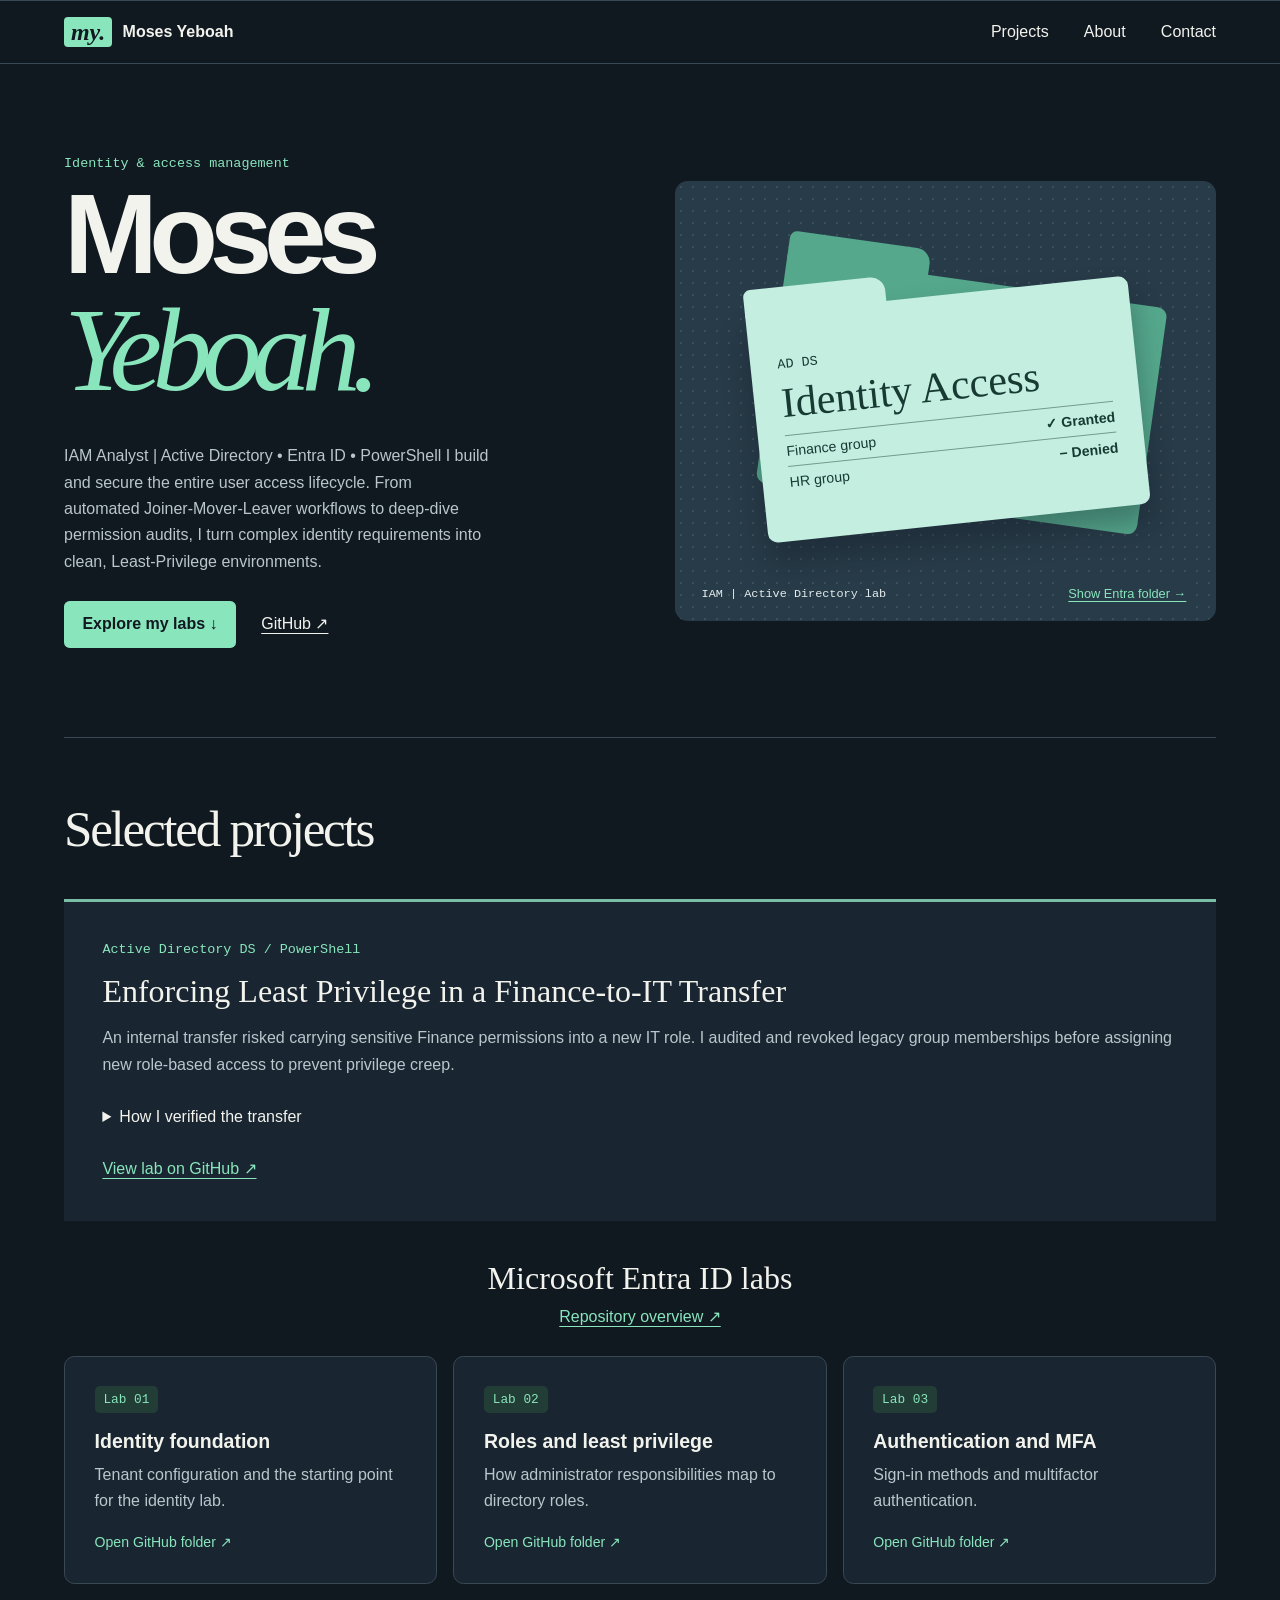
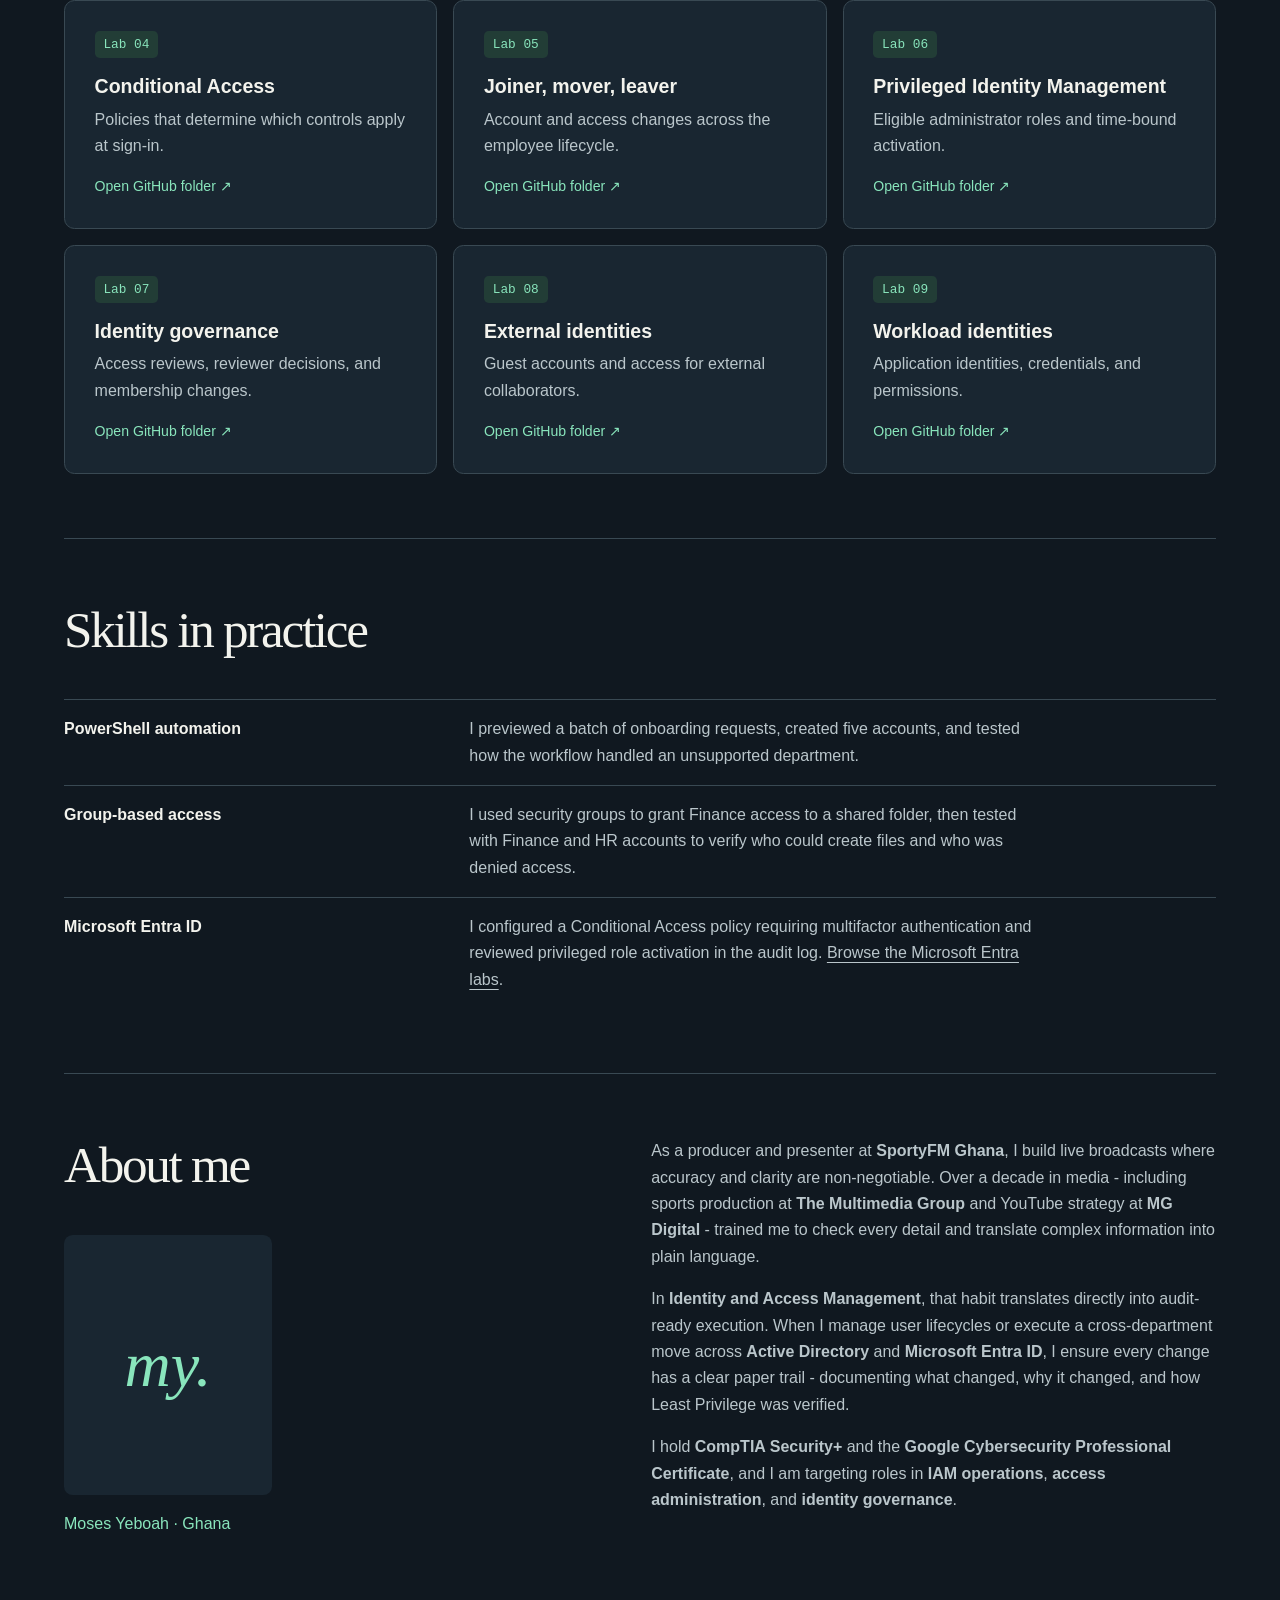
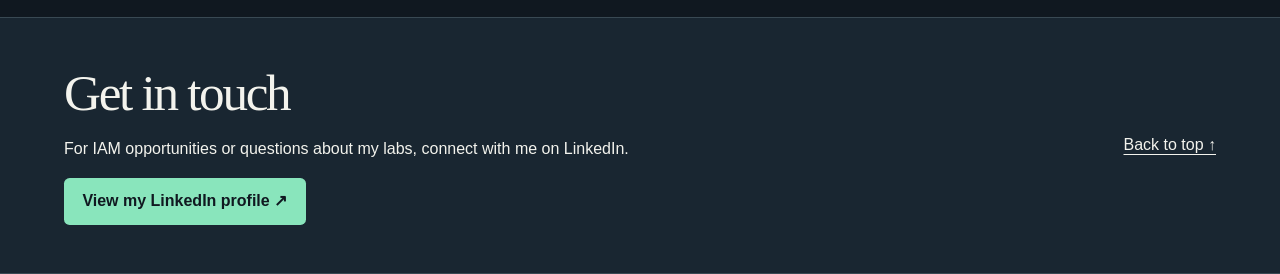
==== commit c3213c23: "Update portfolio introduction" ====
--- a/index.html
+++ b/index.html
@@ -50,7 +50,7 @@
             </div>
           </div>
           <div class="folder folder-front">
-            <span class="folder-tab">AD DS/ENTRA ID</span>
+            <span class="folder-tab">AD DS</span>
             <p class="folder-name">Identity Access</p>
             <div class="access-row">
               <span>Finance group</span><strong>&#10003; Granted</strong>
@@ -59,9 +59,7 @@
               <span>HR group</span><strong>&minus; Denied</strong>
             </div>
           </div>
-          <figcaption aria-live="polite">
-            IAM | Active Directory & Entra ID lab
-          </figcaption>
+          <figcaption aria-live="polite">IAM | Active Directory lab</figcaption>
           <button type="button" class="folder-switch" hidden>
             Show Entra folder &rarr;
           </button>
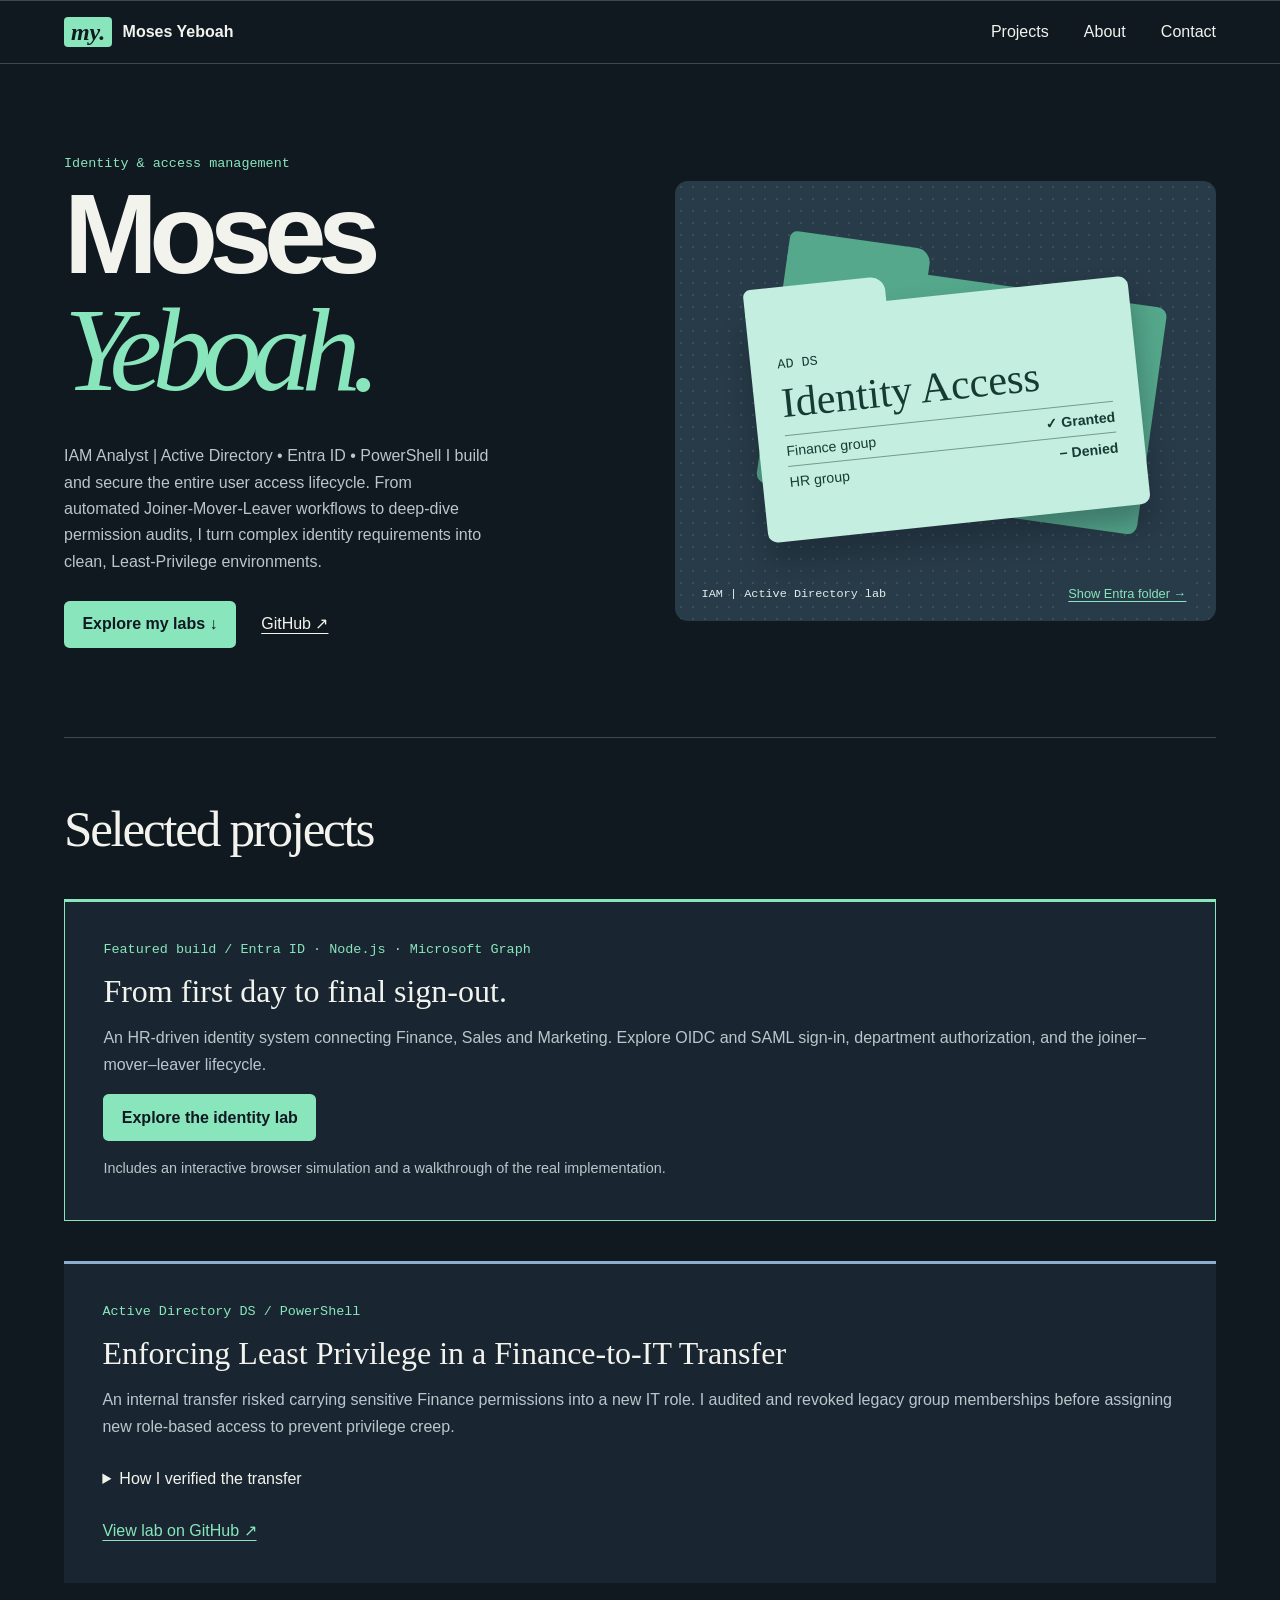
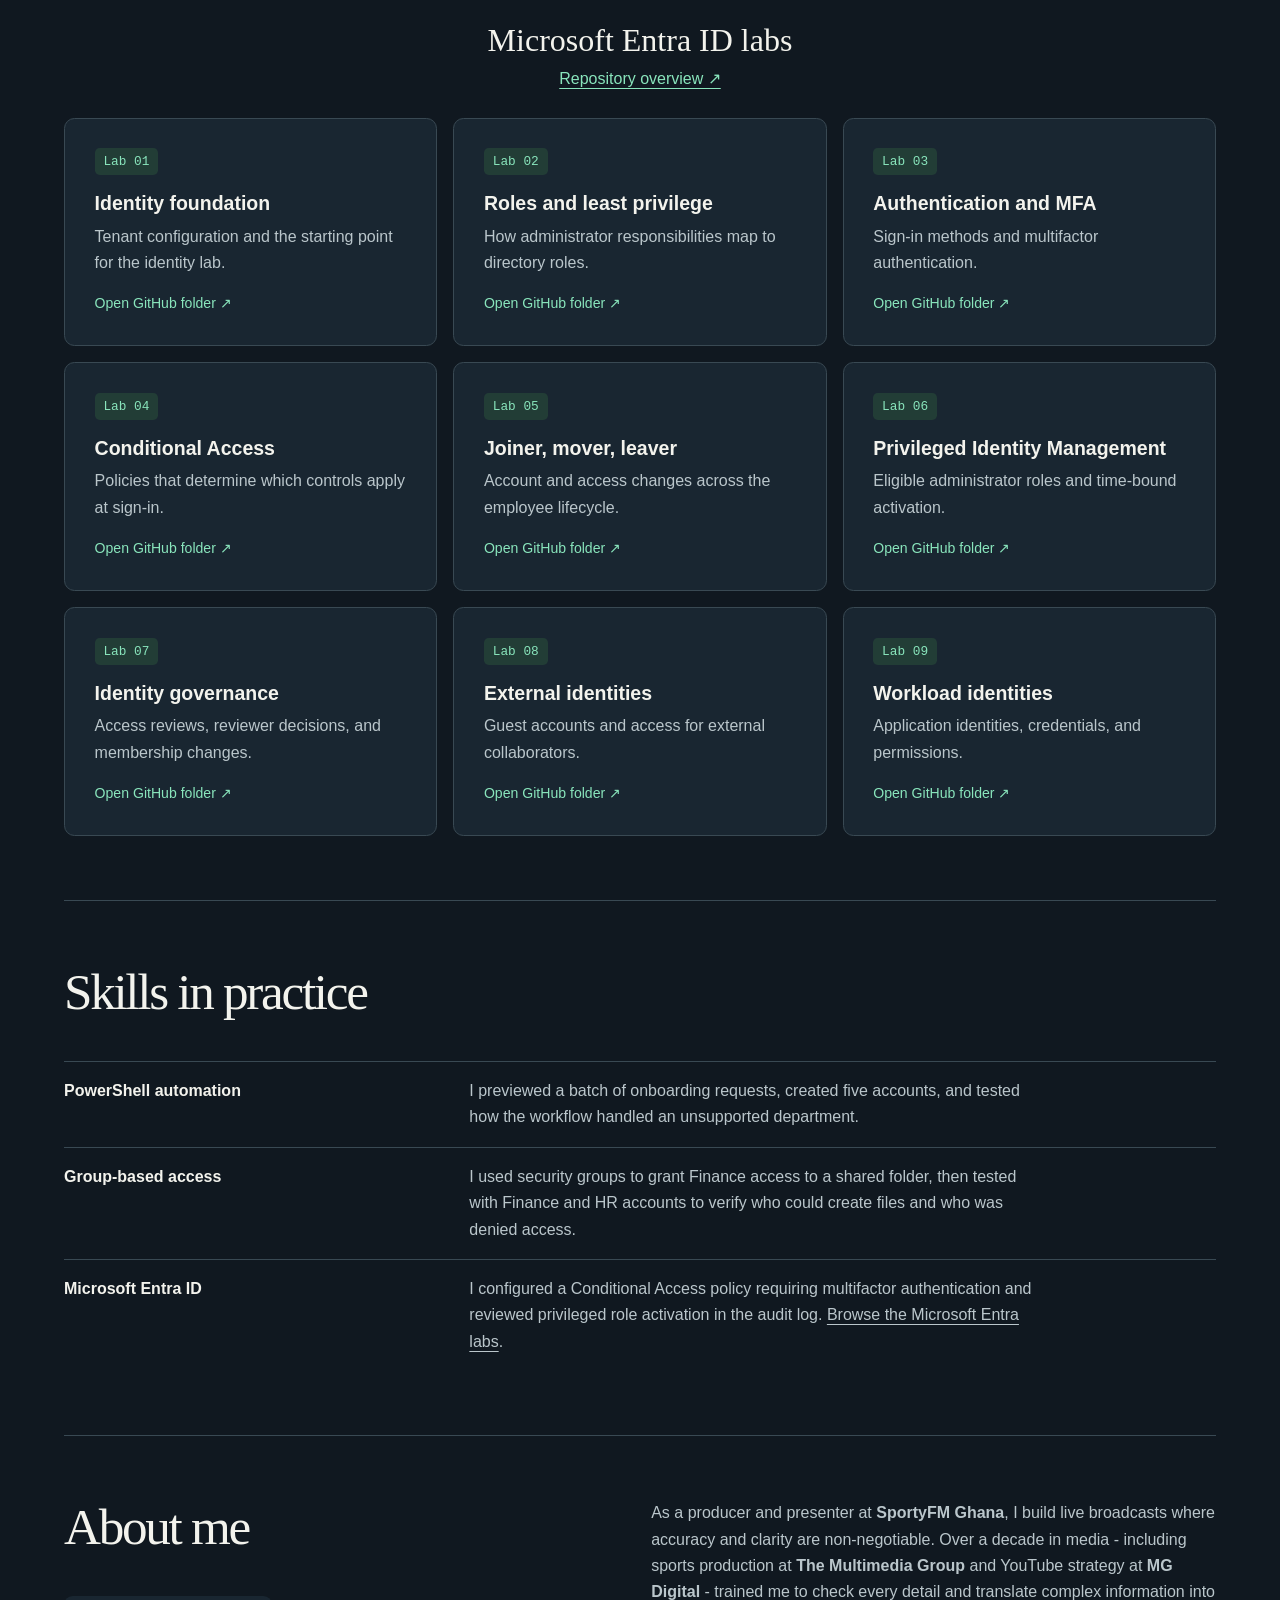
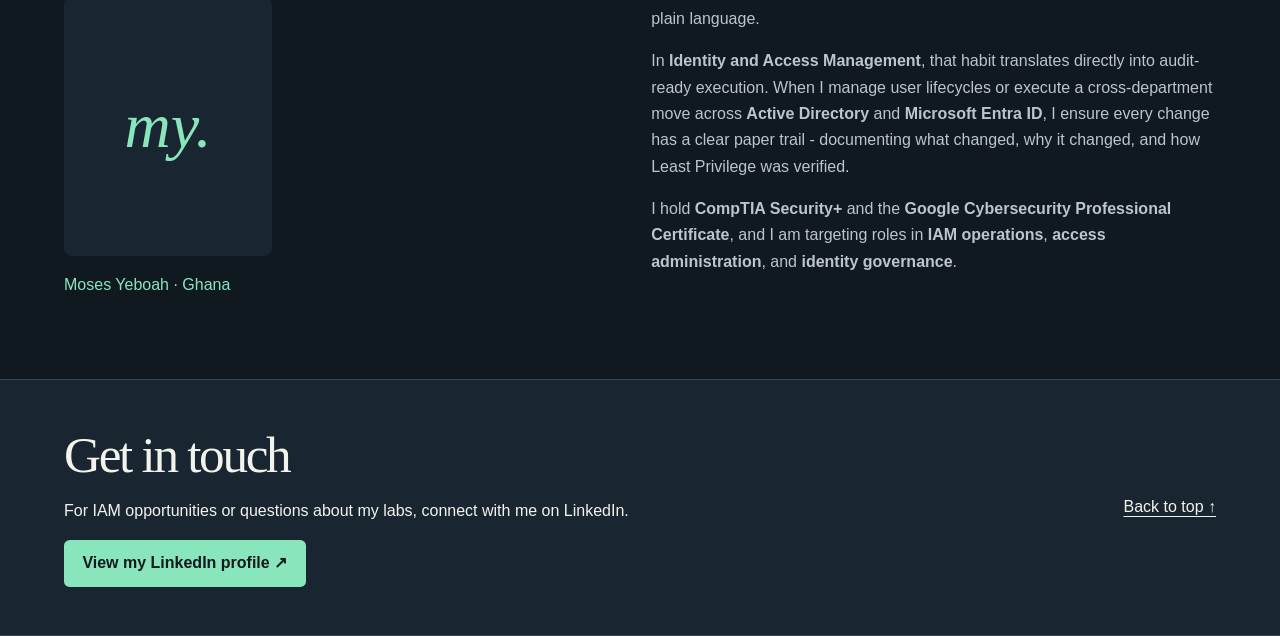
==== commit 4604aa1d: "Add identity lifecycle lab walkthrough and interactive demo" ====
--- a/index.html
+++ b/index.html
@@ -68,6 +68,13 @@
       <section id="work" aria-labelledby="work-heading">
         <h2 id="work-heading">Selected projects</h2>
         <div class="case-grid">
+<article class="case-card identity-feature">
+  <p class="platform">Featured build / Entra ID · Node.js · Microsoft Graph</p>
+  <h3>From first day to final sign-out.</h3>
+  <p>An HR-driven identity system connecting Finance, Sales and Marketing. Explore OIDC and SAML sign-in, department authorization, and the joiner–mover–leaver lifecycle.</p>
+  <a class="work-link" href="identity-lab/">Explore the identity lab</a>
+  <p class="feature-note">Includes an interactive browser simulation and a walkthrough of the real implementation.</p>
+</article>
           <article id="active-directory" class="case-card">
             <p class="platform">Active Directory DS / PowerShell</p>
             <h3>Enforcing Least Privilege in a Finance-to-IT Transfer</h3>
@@ -303,3 +310,4 @@
     </footer>
   </body>
 </html>
+
--- a/styles.css
+++ b/styles.css
@@ -118,3 +118,6 @@
 @media (max-width: 60rem) { .lab-grid { grid-template-columns: repeat(2,minmax(0,1fr)); } }
 @media (max-width: 38rem) { .lab-grid { grid-template-columns: 1fr; } }
 @media (prefers-reduced-motion: reduce) { .lab-card { transition: none; } .lab-card:hover, .lab-card:focus-visible { transform: none; } }
+
+.identity-feature{border:1px solid var(--green);border-top:3px solid var(--green)}.feature-note{margin:1rem 0 0;font-size:.9rem}
+
